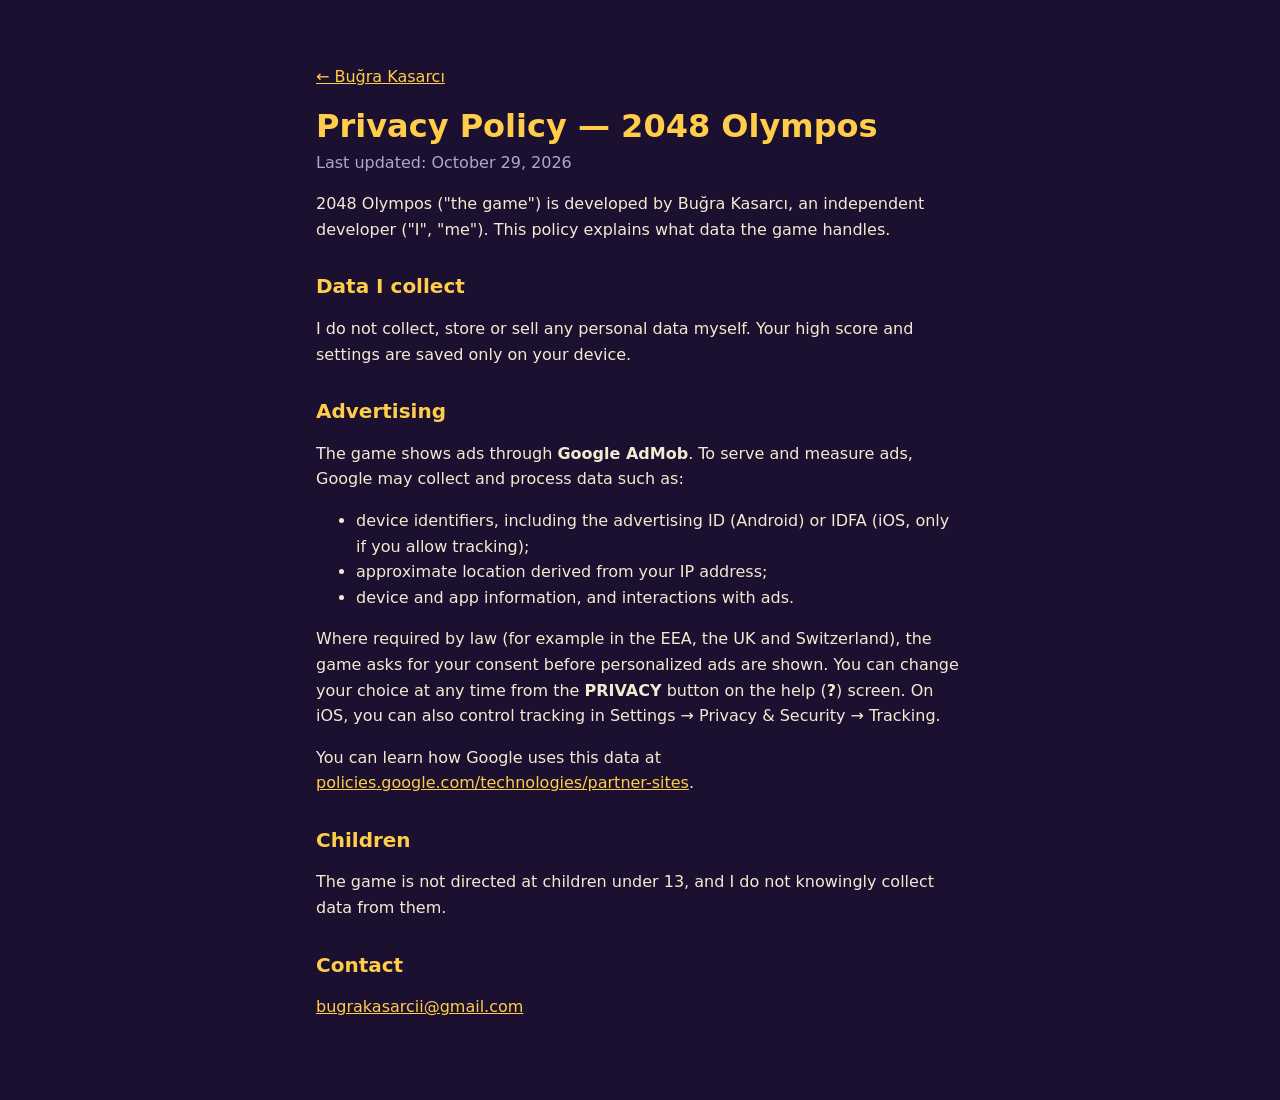
==== 2048-olympos/privacy.html @ 17502255 "Add homepage and 2048 Olympos privacy policy Co-Authored-By: Claude Opus 5.5 <noreply@anthropic.com>" ====
<!doctype html>
<html lang="en">
<head>
  <meta charset="utf-8">
  <meta name="viewport" content="width=device-width, initial-scale=1">
  <title>Privacy Policy — 2048 Olympos</title>
  <meta name="description" content="Privacy policy for the game 2048 Olympos.">
  <link rel="icon" href="icon.png">
  <link rel="stylesheet" href="../style.css">
</head>
<body>
  <main>
    <p><a href="../">← Buğra Kasarcı</a></p>
    <h1>Privacy Policy — 2048 Olympos</h1>
    <p class="lead">Last updated: October 29, 2026</p>

    <p>2048 Olympos ("the game") is developed by Buğra Kasarcı, an independent developer ("I", "me"). This policy explains what data the game handles.</p>

    <h2>Data I collect</h2>
    <p>I do not collect, store or sell any personal data myself. Your high score and settings are saved only on your device.</p>

    <h2>Advertising</h2>
    <p>The game shows ads through <strong>Google AdMob</strong>. To serve and measure ads, Google may collect and process data such as:</p>
    <ul>
      <li>device identifiers, including the advertising ID (Android) or IDFA (iOS, only if you allow tracking);</li>
      <li>approximate location derived from your IP address;</li>
      <li>device and app information, and interactions with ads.</li>
    </ul>
    <p>Where required by law (for example in the EEA, the UK and Switzerland), the game asks for your consent before personalized ads are shown. You can change your choice at any time from the <strong>PRIVACY</strong> button on the help (<strong>?</strong>) screen. On iOS, you can also control tracking in Settings → Privacy &amp; Security → Tracking.</p>
    <p>You can learn how Google uses this data at <a href="https://policies.google.com/technologies/partner-sites">policies.google.com/technologies/partner-sites</a>.</p>

    <h2>Children</h2>
    <p>The game is not directed at children under 13, and I do not knowingly collect data from them.</p>

    <h2>Contact</h2>
    <p><a href="mailto:bugrakasarcii@gmail.com">bugrakasarcii@gmail.com</a></p>
  </main>
</body>
</html>
---- style.css ----
:root {
  --bg: #1b1030;
  --panel: #2a1f48;
  --border: #3a2c5e;
  --text: #f4ead0;
  --dim: #b0a6cc;
  --gold: #ffcd4a;
}

* { box-sizing: border-box; }

body {
  margin: 0;
  background: var(--bg);
  color: var(--text);
  font: 16px/1.6 system-ui, -apple-system, "Segoe UI", Roboto, sans-serif;
}

main {
  max-width: 680px;
  margin: 0 auto;
  padding: 48px 16px 64px;
}

h1, h2 { color: var(--gold); line-height: 1.25; }
h1 { font-size: 2rem; margin: 0 0 4px; }
h2 { font-size: 1.25rem; margin-top: 2rem; }

a { color: var(--gold); }
p.lead { color: var(--dim); margin-top: 0; }
.muted { color: var(--dim); }

.card {
  display: flex;
  gap: 16px;
  align-items: center;
  background: var(--panel);
  border: 2px solid var(--border);
  border-radius: 6px;
  padding: 16px;
  margin-top: 16px;
}

.card img {
  width: 72px;
  height: 72px;
  border-radius: 14px;
  image-rendering: pixelated;
  flex-shrink: 0;
}

.card h3 { margin: 0 0 4px; font-size: 1.1rem; }
.card p { margin: 0 0 6px; }

footer {
  margin-top: 48px;
  padding-top: 16px;
  border-top: 1px solid var(--border);
  color: var(--dim);
  font-size: 0.9rem;
}
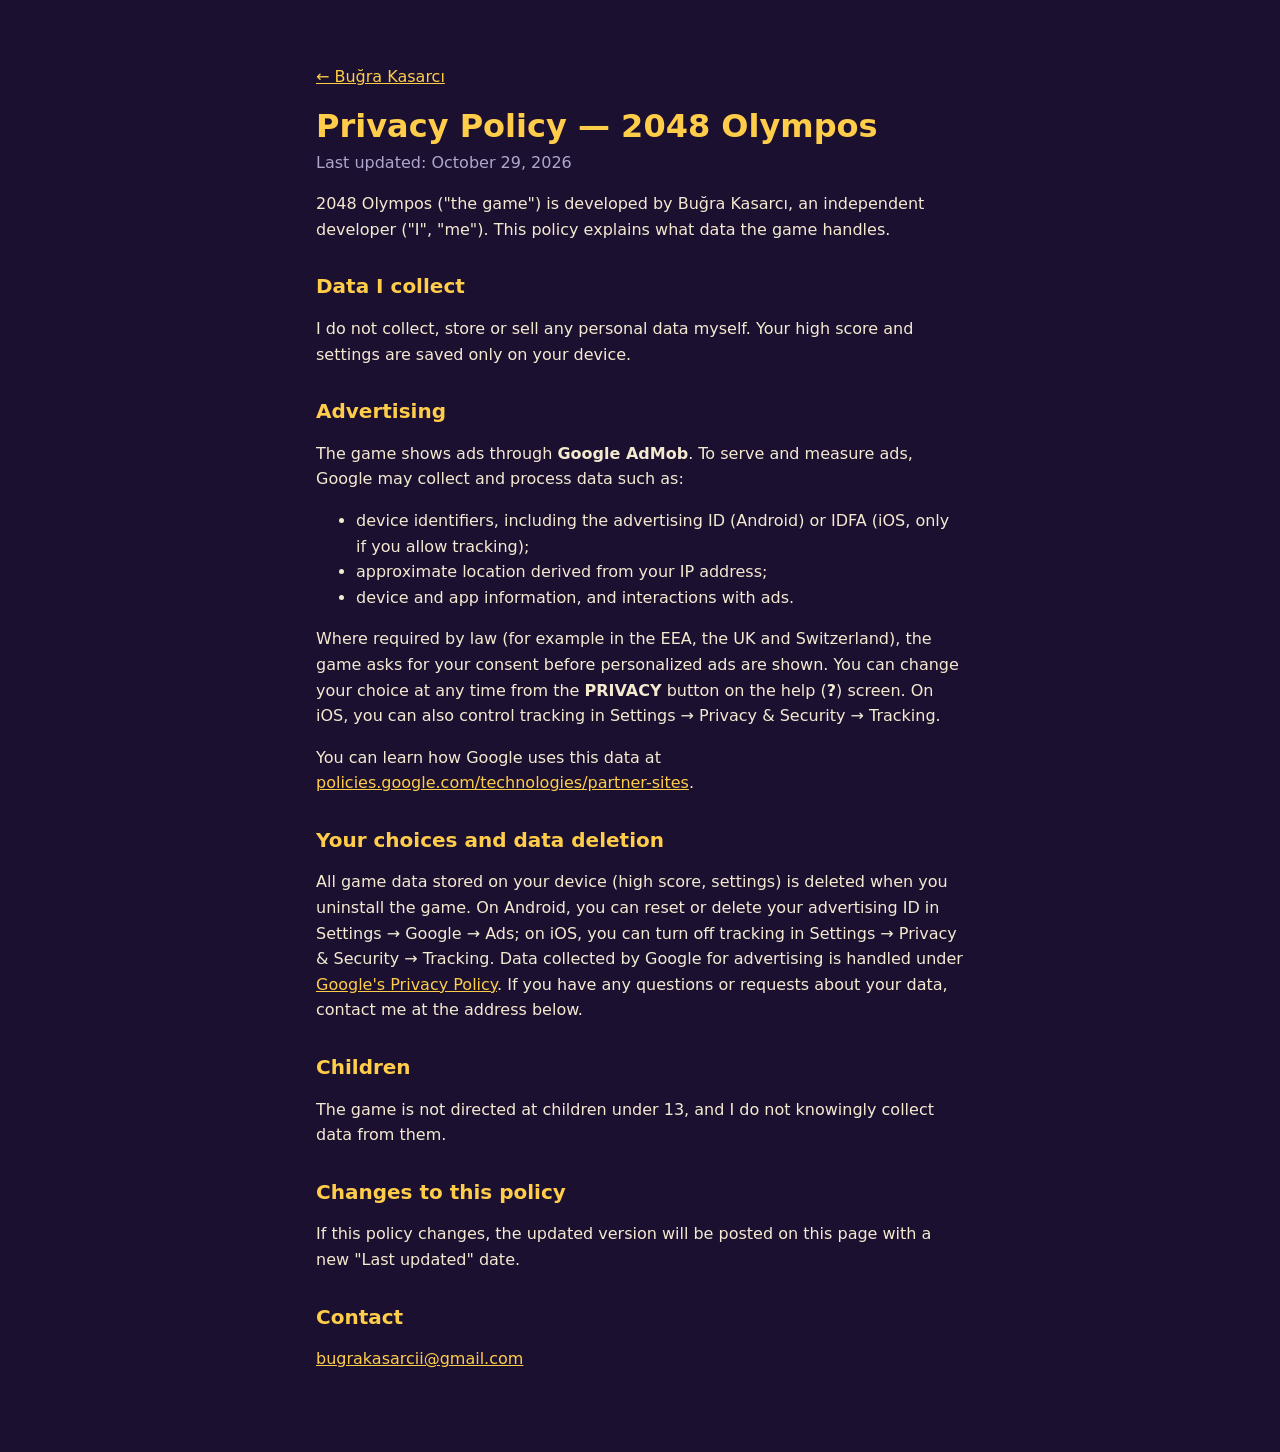
==== commit 740210ac: "Privacy policy: add data deletion and policy changes sections Co-Authored-By: Claude Opus 5.5 <norep" ====
--- a/2048-olympos/privacy.html
+++ b/2048-olympos/privacy.html
@@ -29,8 +29,14 @@
     <p>Where required by law (for example in the EEA, the UK and Switzerland), the game asks for your consent before personalized ads are shown. You can change your choice at any time from the <strong>PRIVACY</strong> button on the help (<strong>?</strong>) screen. On iOS, you can also control tracking in Settings → Privacy &amp; Security → Tracking.</p>
     <p>You can learn how Google uses this data at <a href="https://policies.google.com/technologies/partner-sites">policies.google.com/technologies/partner-sites</a>.</p>
 
+    <h2>Your choices and data deletion</h2>
+    <p>All game data stored on your device (high score, settings) is deleted when you uninstall the game. On Android, you can reset or delete your advertising ID in Settings → Google → Ads; on iOS, you can turn off tracking in Settings → Privacy &amp; Security → Tracking. Data collected by Google for advertising is handled under <a href="https://policies.google.com/privacy">Google's Privacy Policy</a>. If you have any questions or requests about your data, contact me at the address below.</p>
+
     <h2>Children</h2>
     <p>The game is not directed at children under 13, and I do not knowingly collect data from them.</p>
+
+    <h2>Changes to this policy</h2>
+    <p>If this policy changes, the updated version will be posted on this page with a new "Last updated" date.</p>
 
     <h2>Contact</h2>
     <p><a href="mailto:bugrakasarcii@gmail.com">bugrakasarcii@gmail.com</a></p>
